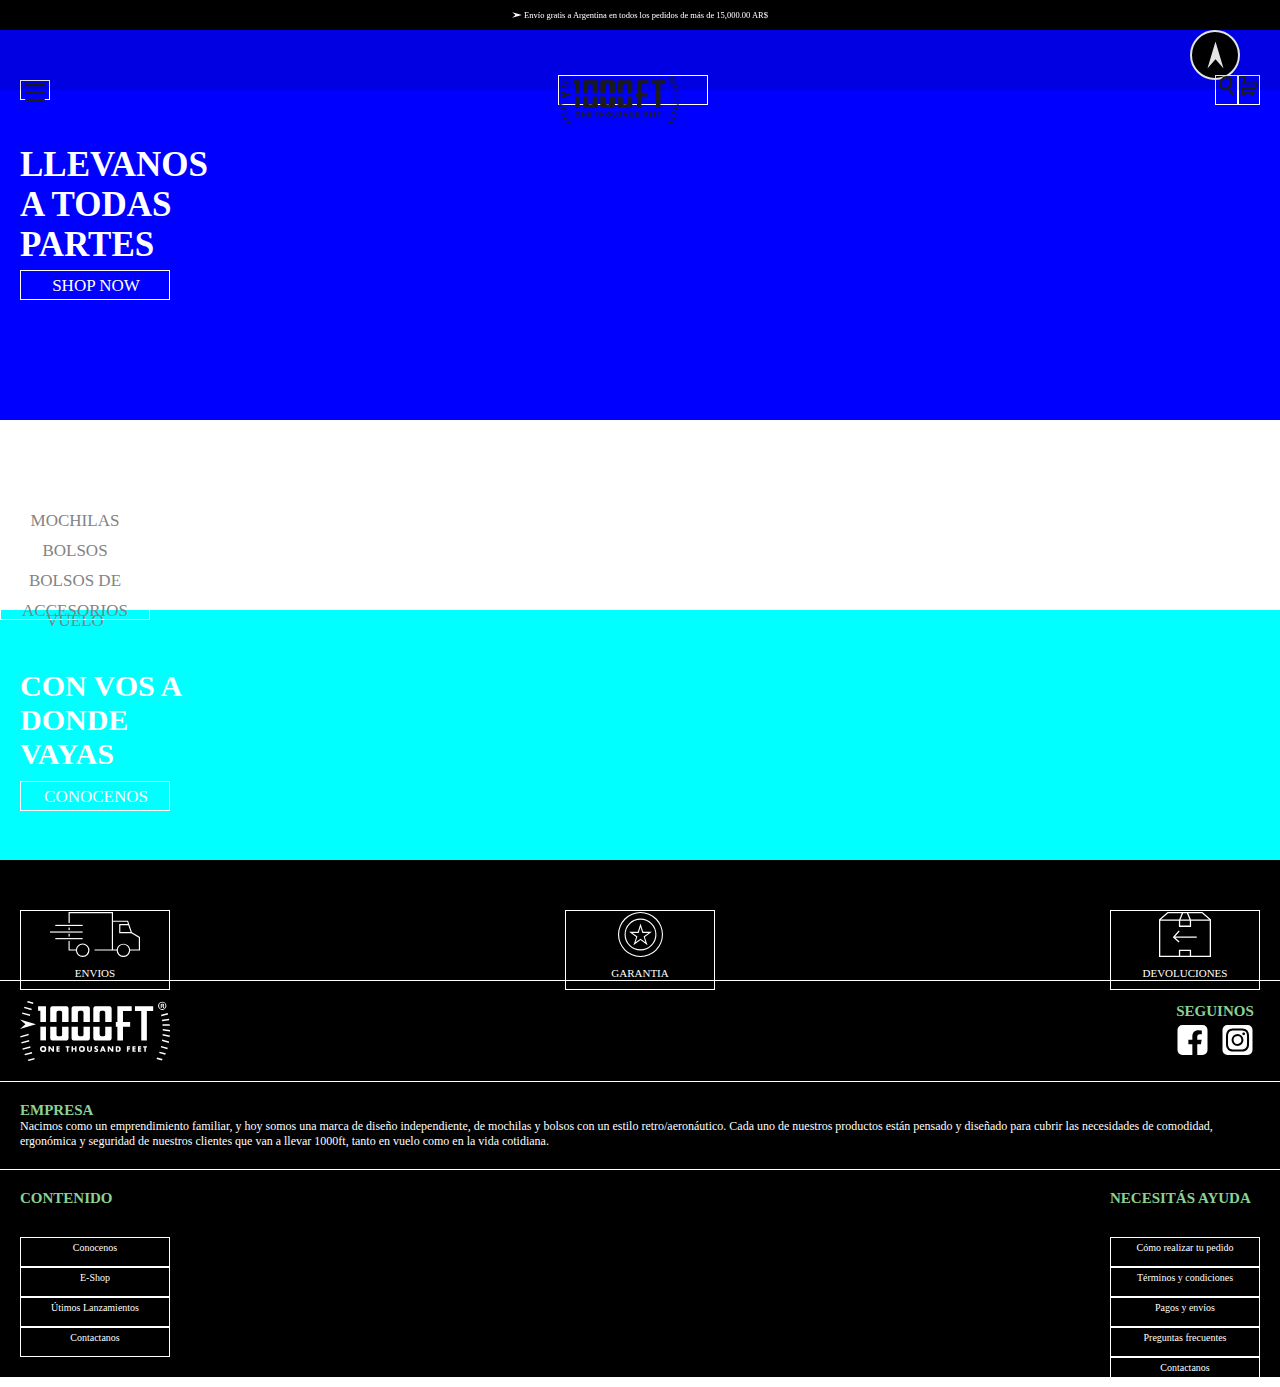
==== index.html @ bb214f0b "mi primer commit" ====
<!DOCTYPE html>
<html lang="es">
<head>
    <meta charset="UTF-8">
    <meta http-equiv="X-UA-Compatible" content="IE=edge">
    <meta name="viewport" content="width=device-width, initial-scale=1.0">
    <link rel="shortcut icon" href="assets/img/1000ftfavicon.png">
    <link rel="stylesheet" href="css/futura.css">
    <link rel="stylesheet" href="css/montserrat.css">
    <link rel="stylesheet" href="css/estilos.css">
    <title>1000 FT</title>
</head>

<body>
    <header>
        <div class="marquesina">
            <img src="assets/img/flecha_envios.svg" alt="flecha_envios">
            Envío gratis a Argentina en todos los pedidos de más de 15,000.00 AR$
        </div>
        <div class="flex_contenedor_padre">
            <a class="hamburguesa" href="#">
                <img src="assets/img/hamburguesa.svg" alt="hamburguesa">
            </a>
            <nav class="nav_bar">
                <ul>
                    <li><a href="pages/mision.html">MISIÓN</a></li>
                    <li><a href="pages/productos.html">PRODUCTOS</a></li>
                    <li><a href="pages/novedades.html">NOVEDADES</a></li>
                    <li><a href="pages/contacto.html">CONTACTO</a></li>
                </ul>
            </nav>
            <a href="index.html"><img class="logo" src="assets/img/logo_1000feet_home.svg" alt="1000feet"></a>
            <div class="lupa_carrito">
                <a href="">
                    <img src="assets/img/lupa.svg" alt="lupa">
                </a>
                <a href="">
                    <img src="assets/img/carrito.svg" alt="carrito">
                </a>
            </div>
        </div>
    </header>

    <main>
        <div class="banner">
            <h1>LLEVANOS A TODAS PARTES</h1>
            <a href="#">
                <p>SHOP NOW</p>
            </a>
        </div>
    </main>

    <section>
        <div class="section1_encabezado">
            <div>
                <h2>NUESTROS PRODUCTOS</h2>
            </div>    
        </div>
        <section class="grid_container_productos">
            <a class="productos productos1" href="#">
                <img src="" alt="">
                <p>MOCHILAS</p>
            </a>
            <a class="productos productos2" href="#">
                <img src="" alt="">
                <p>BOLSOS</p>
            </a>
            <a class="productos productos3" href="#">
                <img src="" alt="">
                <p>BOLSOS DE VUELO</p>
            </a>
            <a class="productos productos4" href="#">
                <img src="" alt="">
                <p>ACCESORIOS</p>
            </a>
        </section>
    </section>

    <section class="comunidad">
            <h3>CON VOS A DONDE VAYAS</h3>
            <a href="pages/comunidad.html">
                <p>CONOCENOS</p>
            </a>
    </section>

    <footer>
        <div class="shipping">
            <a class="bajada" href="#">
                <img src="assets/img/envios.svg" alt="">
                <p>ENVIOS</p>
            </a>
            <a class="bajada" href="#">
                <img src="assets/img/garantia.svg" alt="">
                <p>GARANTIA</p>
            </a>
            <a class="bajada" href="#">
                <img src="assets/img/devoluciones.svg" alt="">
                <p>DEVOLUCIONES</p>
            </a>
        </div>

        <div class="grid_container_footer">
            <div class="logo_footer">
                <img src="assets/img/logo_1000feet_footer_blanco.svg" alt="logo_footer">
                <div class="redes">
                    <h5>SEGUINOS</h5>
                    <div>
                        <img src="assets/img/facebook_blanco.svg" alt="facebook">
                        <img src="assets/img/instagram_blanco.svg" alt="instagram">
                    </div>
                </div>
            </div>
            <div class="empresa_footer">
                <h5>EMPRESA</h5>
                <p>Nacimos como un emprendimiento familiar, y hoy somos una marca de diseño independiente, de mochilas y bolsos con un estilo retro/aeronáutico. Cada uno de nuestros productos están pensado y diseñado para cubrir las necesidades de comodidad, ergonómica y seguridad de nuestros clientes que van a llevar 1000ft, tanto en vuelo como en la vida cotidiana.</p>
            </div>
            <div class="contenido_ayuda">
                <div class="contenido_footer">
                    <h5>CONTENIDO</h5>
                    <div>
                        <a href="pages/mision.html">Conocenos</a>
                        <a href="pages/productos.html">E-Shop</a>
                        <a href="pages/novedades.html">Útimos Lanzamientos</a>
                        <a href="pages/contacto.html">Contactanos</a>
                    </div>
                    
                </div>
                <div class="ayuda_footer">
                    <h5>NECESITÁS AYUDA</h5>
                    <div>
                    <a href="pages/pedidos.html">Cómo realizar tu pedido</a>
                    <a href="pages/terminos_condiciones.html">Términos y condiciones</a>
                    <a href="pages/pagos_envios.html">Pagos y envíos</a>
                    <a href="pages/preguntas_frecuentes.html">Preguntas frecuentes</a>
                    <a href="pages/contacto.html">Contactanos</a>
                    </div>
                </div>
            </div>
        </div>
        
    </footer>
    <a href="#" class="subir"></a>
</body>
</html>
---- css/futura.css ----
@font-face {
    font-family: "FuturaStd-BoldOblique";
    src: url("../fonts/FuturaStd-BoldOblique.otf") format("opentype");
}

@font-face {
    font-family: "FuturaStd-HeavyOblique";
    src: url("../fonts/FuturaStd-HeavyOblique.otf") format("opentype");
}
---- css/montserrat.css ----
@font-face {
    font-family: "Montserrat-Medium";
    src: url("../fonts/Montserrat-Medium.otf") format("opentype");
}

@font-face {
    font-family: "Montserrat-Italic";
    src: url("../fonts/Montserrat-Italic.otf") format("opentype");
}


@font-face {
    font-family: "Montserrat-Regular";
    src: url("../fonts/Montserrat-Regular.otf") format("opentype");
}
---- css/estilos.css ----
*{
    padding: 0px;
    margin: 0px;
    box-sizing: border-box;
}
html{
    scroll-behavior: smooth ;
}
.subir{
    height: 50px;
    width: 50px;
    border: solid white 2px;
    border-radius: 50%;
    background-color: black;
    position: fixed;
    bottom: 40px;
    right: 40px;
    text-align: center;
    line-height: 40px;
    background-image: url(../assets/img/flecha_subir.svg);
    background-position: center;
    background-repeat: no-repeat;
    background-size: 17px;
}

/* HEADER STYLE */
header{
    height:90px;
    width: 100%;
    z-index: 98;
    position: absolute;
    /* background-color: blue; */
}

.marquesina{
    height: 30px;
    width: 100%;
    line-height: 30px;
    text-align: center;
    font-size: 8.5px;
    background-color: black;
    color: white;
    overflow: hidden;
    padding: 0px 20px 0px 20px;
    
}

.marquesina img{
    width: 10px;
    line-height: 30px;
}

.flex_contenedor_padre{
    display: flex;
    flex-flow: row nowrap;
    justify-content: space-between;
    align-items: center;
    height: 60px;
    width: 100%;
    background-color: #0000001c;
    padding: 20px;
}

.nav_bar{
    background-color: aqua;
    display: none;
}
.nav_bar ul li{
    list-style: none;
}

.hamburguesa{
    height: 20px;
    width: 30px;
    mix-blend-mode: multiply;
    /* background-color: bisque; */
}

.hamburguesa img{
    height: 17px;
    text-align: left;
    mix-blend-mode: multiply;
}

.logo{
    color: aqua;
    width: 120px;
    align-items: center;
    display: block;
    mix-blend-mode: multiply;
    position: relative;
    text-align: center;
    z-index: 99;
    /* background-color: antiquewhite */
    ;
}

.lupa_carrito{
    height: 25px;
    width: 45px;
    text-align: center;
    mix-blend-mode: multiply;
    /* background-color: blue; */
    display: flex;
    align-items: center;
    justify-content: space-between;
}

div.lupa_carrito img{
    height: 20px;
    margin: auto;
    text-align: center;
    mix-blend-mode: multiply;
    display: inline;

}

/* MAIN STYLE */
main{
    align-items: center;
    height: 420px;
    width: 100%;
    position: relative;
    overflow: hidden;
    background-color: blue;
}
.banner{
top: 40px;
height: 420px;
width: 100%;
padding: 20px;
background-size: cover;
background-repeat: no-repeat;
background-position: -148px;
}

h1{
    top: 25px;
    width: 200px;
    font-size: 35px;
    color: white;
    margin-top: 100px;
    position: relative;
}

a{
    top: 30px;
    height: 30px;
    width: 150px;
    border: solid white 1px;
    display: block;
    text-align: center;
    line-height: 30px;
    color: white;
    position: relative;
    text-decoration: none;
}


a p{
    width: 150px;
    display: block;
    text-align: center;
    line-height: 30px;
    font-size: 17px;
    color: white;
    position: relative;
}



/* PRODUCTOS CATEGORIAS */

.grid_container_productos{
    height: auto;
    width: 100%;
}

.productos img{
    width: 100%;
}
.section1_encabezado{
    width: 100%;
    display: flex;
    flex-direction: column;
    justify-content: space-between;
    align-items: center;
    /* background-color: aqua; */
    padding:  20px 0px 20px 0px;
}

.section1_encabezado p{
    width: 100%;
    font-size: 15px;
    line-height: 25px;
    color: rgb(131, 131, 131);
    text-align: center;
    /* background-color: aqua; */
    padding: 10px 20px 0px 20px;
}

h2{
    text-align: center;
    line-height: 30px;
    color: white;
    font-size: 18px;
    transform: skewX(9deg);
}
.productos{
    display: flex;
    justify-content: space-evenly;
    align-items: center;
    flex-direction: column;
    text-decoration: none;
}

.productos:hover img{
    opacity: 0.7;
}

.productos p{
    height: 40px;
    line-height: 40px;
    color: rgb(131, 131, 131);
    /* background-color: blue; */
    

}

/* SECTION COMUNIDAD StYLE */
section.comunidad{
    height: 250px;
    width: 100%;
    padding-left: 20px;
    background-size: cover;
    background-repeat: no-repeat;
    background-position: -190px;
    background-color: aqua;
    display: flex;
    flex-flow: column wrap;
    justify-content: center;
    justify-items: center;
    }

h3{
    width: 180px;
    font-size: 30px;
    color: white;
    position: relative;
}

section a{
    top: 10px;
    height: 30px;
    width: 150px;
    border: solid white 1px;
    display: block;
    text-align: center;
    line-height: 30px;
    color: white;
    position: relative;
    text-decoration: none;
}

/* FOOTER SYLE */

footer{
    height: 100%;
    width: 100%;
    background-color: black;


}

.shipping{
    display: flex;
    flex-flow: row nowrap;
    justify-content: space-between;
    align-items: center;
    border-bottom: 1px solid white;
    padding: 20px;
}

.shipping a{
    display: flex;
    flex-flow: column nowrap;
    justify-content: space-around;
    align-items: center;
}


.shipping img{
    height: 45px;
}
.bajada{
    display:flex ;
    flex-flow: row nowrap;
    justify-content: space-between;
    align-items: center;
    height: 80px;
}
.shipping P{
    color: white;
    font-size: 11px;
}

.logo_footer{

    width: 100%;
    padding: 20px;
    border-bottom: 1px solid white;
    display: inline;
    display: flex;
    flex-flow: row nowrap;
    justify-content: space-between;
    align-items: center;

}

.logo_footer img{
    width: 150px;
}

.redes{
    display: inline;
    display: flex;
    flex-flow: column nowrap;
    justify-content: center;
    align-items: center;
    /* border-bottom: 1px solid white; */
    /* background-color: rgb(34, 20, 128); */
}

.redes div{
    display: flex;
    flex-flow: row nowrap;
    justify-content: space-evenly;
    align-items: center;
    height: 40px;
    width: 90px;
    /* background-color: rgb(28, 180, 180); */
}
.redes img{
    height: 30px;
}


.empresa_footer{
    display: flex;
    flex-flow: column nowrap;
    justify-content: center;
    border-bottom: 1px solid white;
    /* background-color: aquamarine; */
    padding: 20px;
}

.empresa_footer p{
    width: 100%;
    color: white;
    font-size: 12px;
    line-height: 15px;
}

.contenido_ayuda{
    width: 100%;
    padding: 20px;
    display: inline;
    display: flex;
    flex-flow: row nowrap;
    justify-content: space-between;
    align-items: flex-start;
}
.contenido_footer{
    display: flex;
    flex-flow: column nowrap;
    justify-content: flex-start;
    /* background-color: aqua; */
}


.ayuda_footer{
    display: flex;
    flex-flow: column nowrap;
    justify-content: flex-start;
    /* background-color: aqua; */
}

h5{
    font-size: 15px;
    text-transform: uppercase;
    color: rgb(139, 209, 147);
}

footer a{
    color: rgb(255, 255, 255);
    text-decoration: none;
    display: block;
    font-size: 10px;
    line-height: 20px;
}



.banner_comunidad{
    top: 40px;
    height: 420px;
    width: 100%;
    padding: 20px;
    background-size: cover;
    background-repeat: no-repeat;
    background-position: -450px;
    background-color: rgb(71, 135, 135);
    }
.bajada_nota{
    padding: 10px 20px 20px 20px;
}

.grid_container_comunidad{
    height: auto;
    width: 100%;
}

.grid_container_comunidad a{
    text-decoration: none;
    width: 100%;
    background-color: black;
}

.grid_container_comunidad img{
    width: 100%;
}

.grid_container_comunidad h4{
    text-align: left;
    line-height: 25px;
    color: black;
    font-size: 20px;

}

.grid_container_comunidad h4+p{
    text-align: left;
    line-height: 30px;
    color: rgb(131, 131, 131);
    font-size: 15px;
}
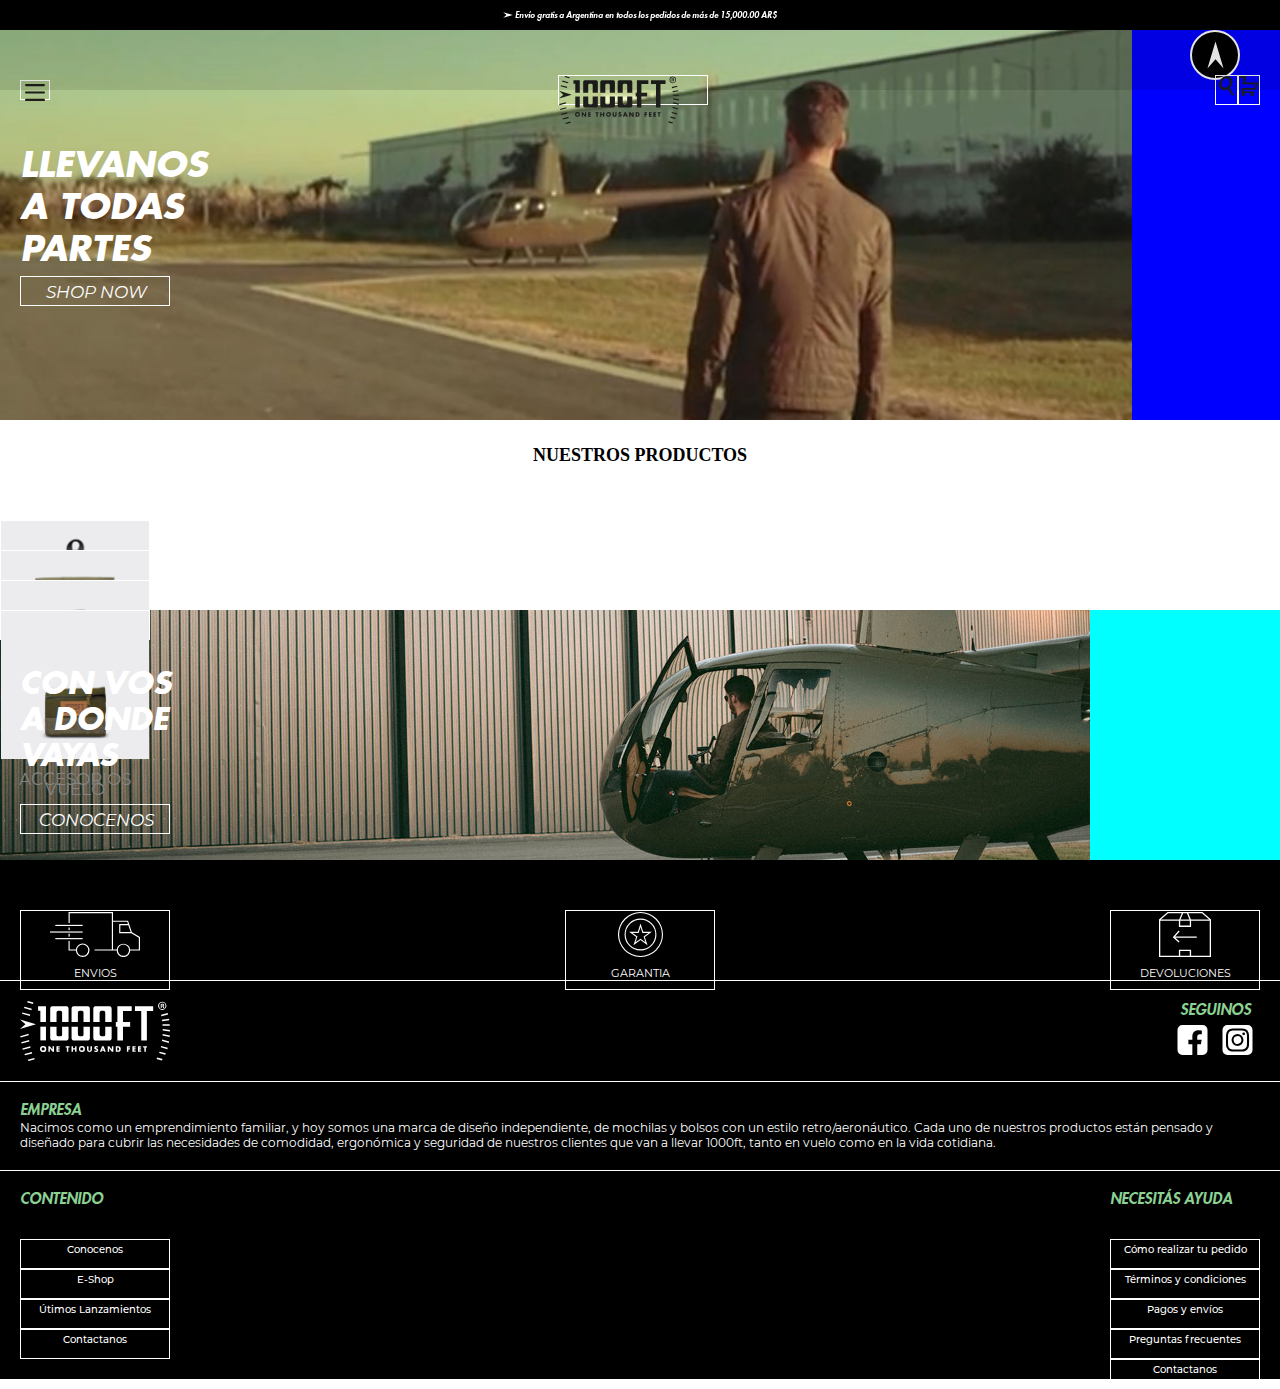
==== commit c031611d: "agrego img y estilos" ====
--- a/index.html
+++ b/index.html
@@ -58,19 +58,19 @@
         </div>
         <section class="grid_container_productos">
             <a class="productos productos1" href="#">
-                <img src="" alt="">
+                <img src="./assets/img/mochilas_categorias.jpg" alt="">
                 <p>MOCHILAS</p>
             </a>
             <a class="productos productos2" href="#">
-                <img src="" alt="">
+                <img src="./assets/img/bolsos_categorias.jpg" alt="">
                 <p>BOLSOS</p>
             </a>
             <a class="productos productos3" href="#">
-                <img src="" alt="">
+                <img src="./assets/img/bolsos_vuelo_categorias.jpg" alt="">
                 <p>BOLSOS DE VUELO</p>
             </a>
             <a class="productos productos4" href="#">
-                <img src="" alt="">
+                <img src="./assets/img/accesorios_categorias.jpg" alt="">
                 <p>ACCESORIOS</p>
             </a>
         </section>
--- a/css/estilos.css
+++ b/css/estilos.css
@@ -37,6 +37,7 @@
     width: 100%;
     line-height: 30px;
     text-align: center;
+    font-family: "FuturaStd-HeavyOblique";
     font-size: 8.5px;
     background-color: black;
     color: white;
@@ -129,14 +130,17 @@
 height: 420px;
 width: 100%;
 padding: 20px;
+background-image: url(../assets/img/bannerprincipal_chico.jpg);
 background-size: cover;
 background-repeat: no-repeat;
 background-position: -148px;
+/* background-color: rgb(71, 135, 135); */
 }
 
 h1{
     top: 25px;
     width: 200px;
+    font-family: "FuturaStd-BoldOblique";
     font-size: 35px;
     color: white;
     margin-top: 100px;
@@ -154,14 +158,16 @@
     color: white;
     position: relative;
     text-decoration: none;
-}
-
+    font-family: "Montserrat-Italic";
+
+}
 
 a p{
     width: 150px;
     display: block;
     text-align: center;
     line-height: 30px;
+    font-family: "Montserrat-Italic";
     font-size: 17px;
     color: white;
     position: relative;
@@ -191,6 +197,7 @@
 
 .section1_encabezado p{
     width: 100%;
+    font-family: "Montserrat-Regular";
     font-size: 15px;
     line-height: 25px;
     color: rgb(131, 131, 131);
@@ -202,9 +209,8 @@
 h2{
     text-align: center;
     line-height: 30px;
-    color: white;
+    color: rgb(0, 0, 0);
     font-size: 18px;
-    transform: skewX(9deg);
 }
 .productos{
     display: flex;
@@ -221,6 +227,7 @@
 .productos p{
     height: 40px;
     line-height: 40px;
+    font-family: "Montserrat-Regular";
     color: rgb(131, 131, 131);
     /* background-color: blue; */
     
@@ -232,6 +239,7 @@
     height: 250px;
     width: 100%;
     padding-left: 20px;
+    background-image: url(../assets/img/helicoptero.jpg);
     background-size: cover;
     background-repeat: no-repeat;
     background-position: -190px;
@@ -244,22 +252,26 @@
 
 h3{
     width: 180px;
+    font-family: "FuturaStd-BoldOblique";
     font-size: 30px;
     color: white;
     position: relative;
-}
-
-section a{
+    /* background-color:aqua ; */
+}
+
+section a.botton_skew{
     top: 10px;
     height: 30px;
     width: 150px;
     border: solid white 1px;
     display: block;
+    transform: skewX(-9deg);
     text-align: center;
     line-height: 30px;
     color: white;
     position: relative;
     text-decoration: none;
+    /* background-color: aqua; */
 }
 
 /* FOOTER SYLE */
@@ -279,6 +291,7 @@
     align-items: center;
     border-bottom: 1px solid white;
     padding: 20px;
+    /* background-color: blue; */
 }
 
 .shipping a{
@@ -286,6 +299,7 @@
     flex-flow: column nowrap;
     justify-content: space-around;
     align-items: center;
+    /* background-color: blue; */
 }
 
 
@@ -298,9 +312,11 @@
     justify-content: space-between;
     align-items: center;
     height: 80px;
+    /* background-color: rgb(161, 14, 14); */
 }
 .shipping P{
     color: white;
+    font-family: "Montserrat-Regular";
     font-size: 11px;
 }
 
@@ -357,6 +373,7 @@
 .empresa_footer p{
     width: 100%;
     color: white;
+    font-family: "Montserrat-Regular";
     font-size: 12px;
     line-height: 15px;
 }
@@ -387,6 +404,7 @@
 
 h5{
     font-size: 15px;
+    font-family: "FuturaStd-HeavyOblique";
     text-transform: uppercase;
     color: rgb(139, 209, 147);
 }
@@ -394,6 +412,7 @@
 footer a{
     color: rgb(255, 255, 255);
     text-decoration: none;
+    font-family: "Montserrat-Medium";
     display: block;
     font-size: 10px;
     line-height: 20px;
@@ -406,10 +425,11 @@
     height: 420px;
     width: 100%;
     padding: 20px;
+    background-image: url(../assets/img/helicoptero.jpg);
     background-size: cover;
     background-repeat: no-repeat;
     background-position: -450px;
-    background-color: rgb(71, 135, 135);
+    /* background-color: rgb(71, 135, 135); */
     }
 .bajada_nota{
     padding: 10px 20px 20px 20px;
@@ -434,6 +454,7 @@
     text-align: left;
     line-height: 25px;
     color: black;
+    font-family: "FuturaStd-BoldOblique";
     font-size: 20px;
 
 }
@@ -442,5 +463,6 @@
     text-align: left;
     line-height: 30px;
     color: rgb(131, 131, 131);
+    font-family: "Montserrat-Regular";
     font-size: 15px;
 }
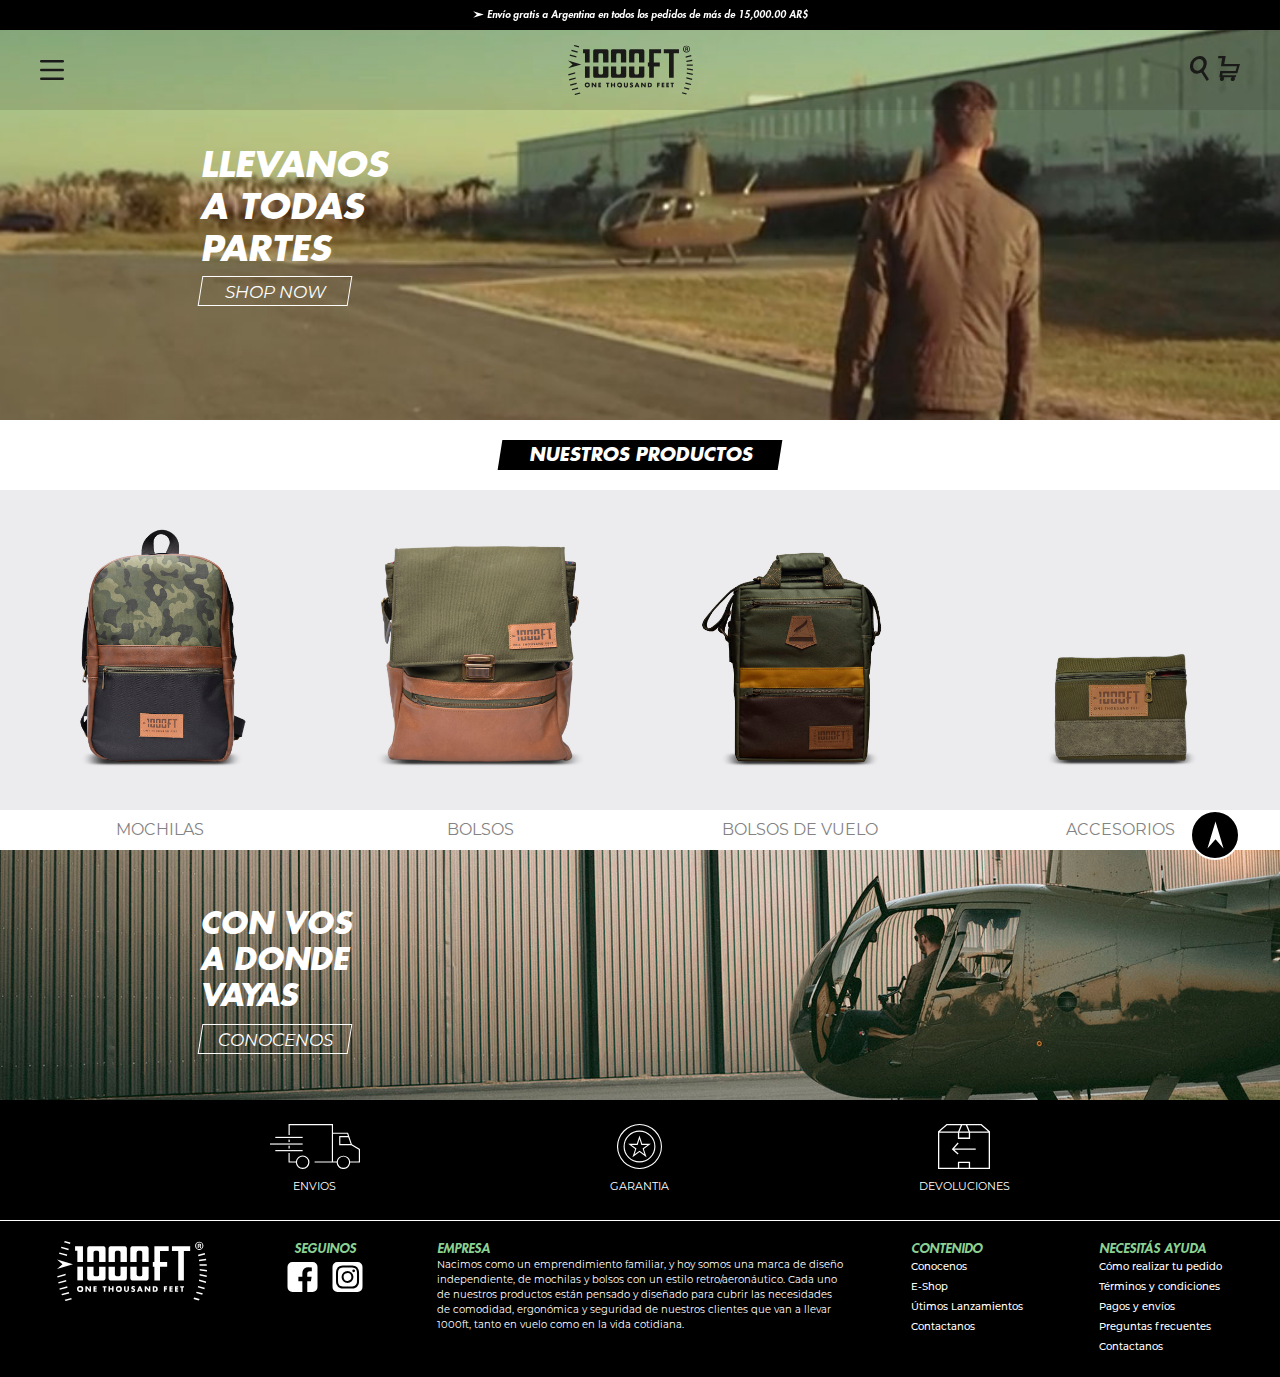
==== commit 662ad368: "correccion de cdd y clases" ====
--- a/index.html
+++ b/index.html
@@ -44,7 +44,7 @@
     <main>
         <div class="banner">
             <h1>LLEVANOS A TODAS PARTES</h1>
-            <a href="#">
+            <a class="botton_skew">
                 <p>SHOP NOW</p>
             </a>
         </div>
@@ -52,7 +52,7 @@
 
     <section>
         <div class="section1_encabezado">
-            <div>
+            <div class="fondo_skew">
                 <h2>NUESTROS PRODUCTOS</h2>
             </div>    
         </div>
@@ -78,7 +78,7 @@
 
     <section class="comunidad">
             <h3>CON VOS A DONDE VAYAS</h3>
-            <a href="pages/comunidad.html">
+            <a class="botton_skew" href="pages/comunidad.html">
                 <p>CONOCENOS</p>
             </a>
     </section>
--- a/css/estilos.css
+++ b/css/estilos.css
@@ -147,22 +147,34 @@
     position: relative;
 }
 
-a{
+a.botton_skew{
     top: 30px;
     height: 30px;
     width: 150px;
     border: solid white 1px;
     display: block;
+    transform: skewX(-9deg);
     text-align: center;
     line-height: 30px;
     color: white;
     position: relative;
     text-decoration: none;
-    font-family: "Montserrat-Italic";
-
-}
-
-a p{
+    transition: 1.5s;
+}
+
+a.botton_skew:hover{
+    background-color: white;
+    border: solid white 1px;
+    width: 180px;
+}
+a.botton_skew:hover p{
+    color: black;  
+    width: 180px;
+}
+
+
+
+a.botton_skew p{
     width: 150px;
     display: block;
     text-align: center;
@@ -171,6 +183,8 @@
     font-size: 17px;
     color: white;
     position: relative;
+    transform: skewX(9deg);
+    transition: 2s;
 }
 
 
@@ -184,6 +198,7 @@
 
 .productos img{
     width: 100%;
+    transition: 1.5s;
 }
 .section1_encabezado{
     width: 100%;
@@ -205,12 +220,19 @@
     /* background-color: aqua; */
     padding: 10px 20px 0px 20px;
 }
-
+div.fondo_skew{
+    height: 30px;
+    width: 280px;
+    background-color: black;
+    transform: skewX(-9deg);
+}
 h2{
     text-align: center;
     line-height: 30px;
-    color: rgb(0, 0, 0);
+    color: white;
+    font-family: "FuturaStd-BoldOblique";
     font-size: 18px;
+    transform: skewX(9deg);
 }
 .productos{
     display: flex;
@@ -221,7 +243,7 @@
 }
 
 .productos:hover img{
-    opacity: 0.7;
+    opacity: 0.5;
 }
 
 .productos p{
@@ -314,10 +336,18 @@
     height: 80px;
     /* background-color: rgb(161, 14, 14); */
 }
-.shipping P{
+.shipping p{
     color: white;
     font-family: "Montserrat-Regular";
     font-size: 11px;
+}
+
+.shipping a:hover p{
+    color: rgb(139, 209, 147)
+}
+
+.shipping a:hover img{
+    margin-top: -10px;
 }
 
 .logo_footer{
@@ -433,7 +463,13 @@
     }
 .bajada_nota{
     padding: 10px 20px 20px 20px;
-}
+    transition: 1s;
+}
+
+.bajada_nota:hover{
+    background-image: linear-gradient(to right, rgb(139, 209, 147), white, white);
+}
+
 
 .grid_container_comunidad{
     height: auto;
@@ -466,3 +502,274 @@
     font-family: "Montserrat-Regular";
     font-size: 15px;
 }
+
+@media only screen and (min-width: 426px){
+
+    .marquesina{
+        font-size: 10px;
+    }
+    .marquesina img{
+        width: 11px;
+    }
+    .flex_contenedor_padre{
+    padding: 40px;
+    }
+    
+    .hamburguesa img{
+        height: 20px;
+    }
+    
+    .logo{
+        width: 125px;
+    }
+    
+    .lupa_carrito{
+        height: 25px;
+        width: 50px;
+    }
+    div.lupa_carrito img{
+        height: 25px;
+    }
+    
+
+    .banner{
+        padding: 20px 40px;
+        background-position: -80px;
+        /* background-color: rgb(71, 135, 135); */
+        }
+        
+    .grid_container_productos{
+        display: grid;
+        grid-template-columns: 1fr 1fr;
+    }
+
+    section.comunidad{
+        padding: 20px 40px;
+        background-position: -120px;
+}
+.banner_comunidad{
+    padding: 20px 40px;
+    background-position: -410px;
+    }
+
+.shipping{
+    justify-content: space-between;
+    padding: 40px;
+}
+
+.logo_footer{
+    justify-content: space-between;
+    padding: 40px;
+}
+.empresa_footer{
+    padding: 40px;
+}
+.contenido_ayuda{
+    padding: 40px;
+    justify-content: space-between;
+}
+}
+
+@media only screen and (min-width: 498px){
+
+    .marquesina{
+        font-size: 10px;
+    }
+    .marquesina img{
+        width: 11px;
+    }
+
+    .banner{
+        background-position: -10px;
+        /* background-color: rgb(71, 135, 135); */
+        }
+        
+    .grid_container_productos{
+        display: grid;
+        grid-template-columns: 1fr 1fr;
+    }
+
+    section.comunidad{
+        background-position: -50px;
+}
+.banner_comunidad{
+    padding: 20px 40px;
+    background-position: -410px;
+    }
+    .section1_encabezado{
+        padding: 20px 80px;
+    }
+    .bajada_nota{
+        padding: 20px 40px;
+    }
+}
+
+
+@media only screen and (min-width: 563px){
+
+    .banner{
+        background-position: center;
+        }
+        
+    .grid_container_productos{
+        display: grid;
+        grid-template-columns: 1fr 1fr;
+    }
+
+    section.comunidad{
+        background-position: center;
+}
+.banner_comunidad{
+    padding: 20px 40px;
+    background-position: -380px;
+    }
+}
+
+
+@media only screen and (min-width: 652px){
+
+    .banner_comunidad{
+        padding: 20px 40px;
+        background-position: -210px;
+        }
+    }
+    
+@media only screen and (min-width: 768px){
+
+    .banner{
+        background-position: center;
+        }
+        
+    .grid_container_productos{
+        display: grid;
+        grid-template-columns: 1fr 1fr 1fr 1fr;
+    }
+
+    section.comunidad{
+        padding: 20px 120px;
+        background-position: center;
+}
+
+.banner{
+    padding: 20px 120px;
+}
+    
+.banner_comunidad{
+    padding: 20px 120px;
+    background-position: center;
+    }
+
+.section1_encabezado{
+        padding: 20px 180px;
+    }
+
+    .bajada_nota{
+        padding: 20px 120px;
+    }
+
+
+.grid_container_footer{
+    display: grid;
+    grid-template-columns: 1fr 1fr 1fr;
+}
+.shipping{
+justify-content: space-evenly;
+padding: 20px;
+}
+
+.logo_footer{
+align-items: flex-start;
+justify-content: space-around;
+padding: 20px;
+border-bottom: none;
+}
+.empresa_footer{
+padding: 20px 10px;
+border-bottom: none;
+justify-content: flex-start;
+align-items: flex-start;
+}
+.empresa_footer p{
+    font-size: 10px;
+    }
+.contenido_ayuda{
+padding: 20px;
+justify-content: space-around;
+border-bottom: none;
+}
+h5{
+    font-size: 13px;
+}
+}
+
+@media only screen and (min-width: 1024px){
+
+    .banner{
+        background-position: center;
+        }
+        
+    .grid_container_productos{
+        display: grid;
+        grid-template-columns: 1fr 1fr 1fr 1fr;
+    }
+
+    section.comunidad{
+        background-position: center;
+}
+
+.banner{
+    padding: 20px 200px;
+
+    }
+    
+
+section.comunidad{
+    padding: 20px 200px;
+}
+
+.banner_comunidad{
+    padding: 20px 200px;
+    background-position: center;
+    }
+
+.section1_encabezado{
+        padding: 20px 300px;
+    }
+
+    .bajada_nota{
+        padding: 20px 200px;
+    }
+
+.grid_container_footer{
+    display: grid;
+    grid-template-columns: 1fr 1fr 1fr;
+}
+.shipping{
+justify-content: space-evenly;
+padding: 20px;
+}
+
+.logo_footer{
+align-items: flex-start;
+justify-content: space-around;
+padding: 20px;
+border-bottom: none;
+}
+.empresa_footer{
+padding: 20px 10px;
+border-bottom: none;
+justify-content: flex-start;
+align-items: flex-start;
+}
+.empresa_footer p{
+    font-size: 10px;
+    }
+.contenido_ayuda{
+padding: 20px;
+justify-content: space-around;
+border-bottom: none;
+}
+h5{
+    font-size: 13px;
+}
+}